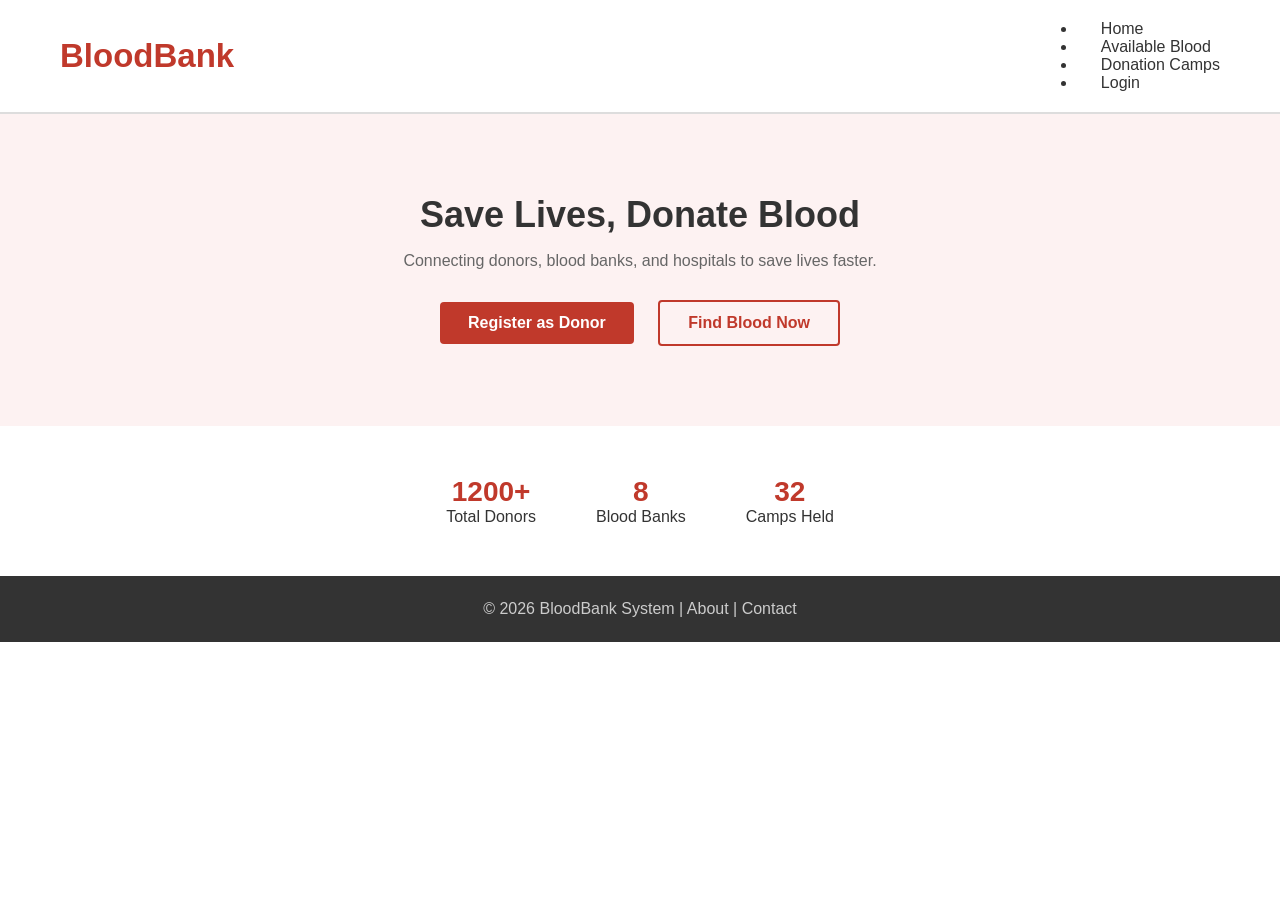
==== frontend/index.html @ 26fe8f25 "Build home page with navbar, hero, stats, footer" ====
<!DOCTYPE html>
<html lang="en">
<head>
    <meta charset="UTF-8">
    <title>BloodBank-Home</title>
    <link rel="stylesheet" href="css/style.css">
</head>
<body>
    <nav>
        <div class="logo"><h1>BloodBank</h1></div>
        <div class="nav-links">
            <ul>
               <li><a href="index.html">Home</a></li>
                <li><a href="available-blood.html">Available Blood</a></li>
                <li><a href="donor/camps.html">Donation Camps</a></li>
                <li><a href="login.html">Login</a></li>
            </ul>
    </nav>
    <section class="hero">
    <h1>Save Lives, Donate Blood</h1>
    <p>Connecting donors, blood banks, and hospitals to save lives faster.</p>
    <div class="hero-buttons">
        <a href="donor/register.html" class="btn">Register as Donor</a>
        <a href="available-blood.html" class="btn btn-outline">Find Blood Now</a>
    </div>
</section>

<section class="stats">
    <div class="stat-box">
        <h3>1200+</h3>
        <p>Total Donors</p>
    </div>
    <div class="stat-box">
        <h3>8</h3>
        <p>Blood Banks</p>
    </div>
    <div class="stat-box">
        <h3>32</h3>
        <p>Camps Held</p>
    </div>
</section>

<footer>
    <p>&copy; 2026 BloodBank System | About | Contact</p>
</footer>
<script src="js/main.js"></script>
</body>
</html>
---- frontend/css/style.css ----
* {
    margin: 0;
    padding: 0;
    box-sizing: border-box;
}

body {
    font-family: Arial, sans-serif;
    color: #333;
}

nav {
    display: flex;
    justify-content: space-between;
    align-items: center;
    padding: 20px 60px;
    border-bottom: 2px solid #ddd;
}

.logo {
    font-weight: bold;
    font-size: 22px;
    color: #c0392b;
}

.nav-links a {
    margin-left: 24px;
    text-decoration: none;
    color: #333;
}

.nav-links a:hover {
    color: #c0392b;
}

.hero {
    text-align: center;
    padding: 80px 20px;
    background: #fdf2f2;
}

.hero h1 {
    font-size: 36px;
    margin-bottom: 16px;
}

.hero p {
    color: #666;
    margin-bottom: 30px;
}

.btn {
    display: inline-block;
    padding: 12px 28px;
    margin: 0 10px;
    background: #c0392b;
    color: #fff;
    text-decoration: none;
    border-radius: 4px;
    font-weight: bold;
}

.btn-outline {
    background: transparent;
    color: #c0392b;
    border: 2px solid #c0392b;
}

.stats {
    display: flex;
    justify-content: center;
    gap: 60px;
    padding: 50px 20px;
}

.stat-box {
    text-align: center;
}

.stat-box h3 {
    font-size: 28px;
    color: #c0392b;
}

footer {
    text-align: center;
    padding: 24px;
    background: #333;
    color: #ccc;
}
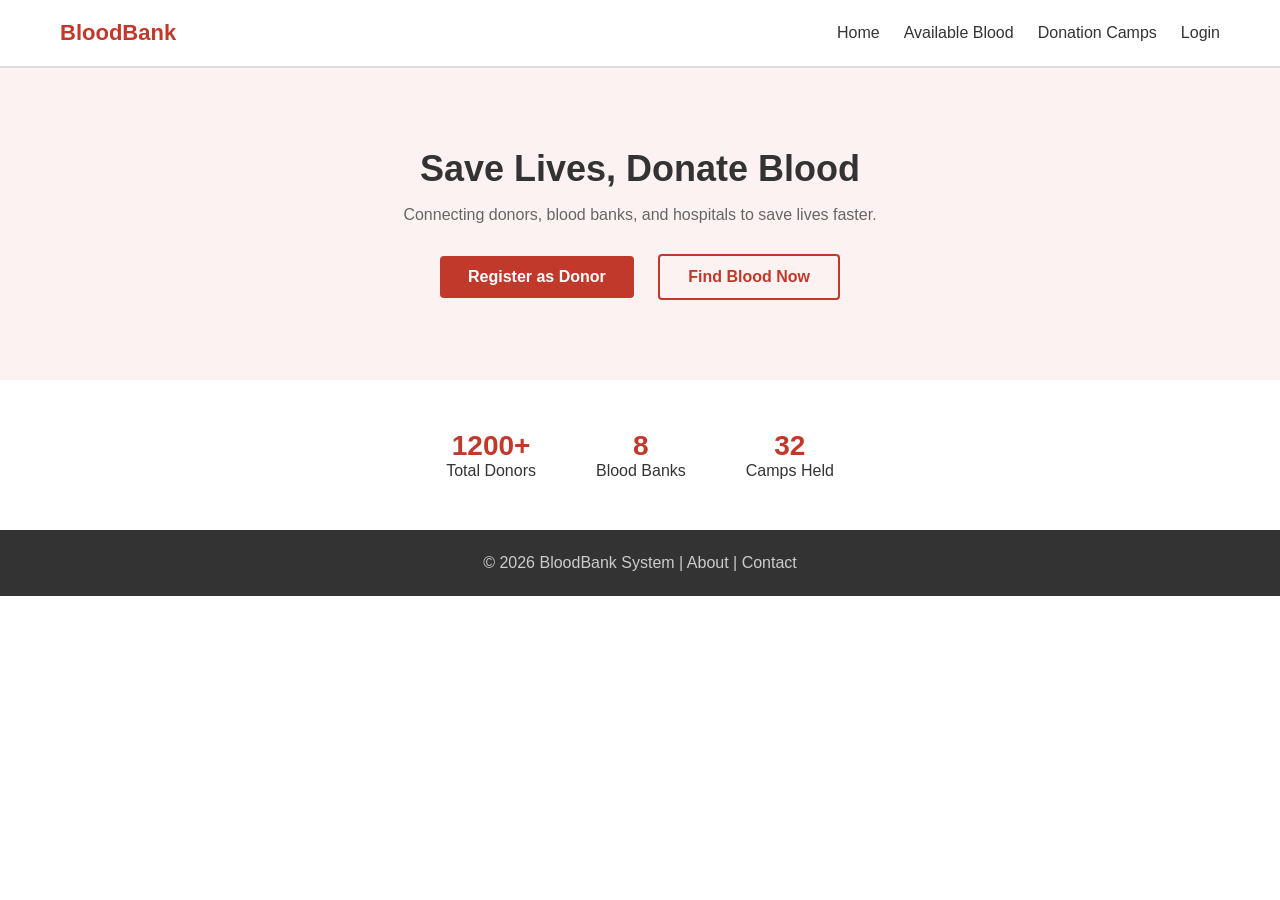
==== commit 3c66b3fa: "AI-generated frontend via Antigravity for comparison" ====
--- a/frontend/index.html
+++ b/frontend/index.html
@@ -7,14 +7,15 @@
 </head>
 <body>
     <nav>
-        <div class="logo"><h1>BloodBank</h1></div>
+        <div class="logo">BloodBank</div>
         <div class="nav-links">
             <ul>
-               <li><a href="index.html">Home</a></li>
+                <li><a href="index.html">Home</a></li>
                 <li><a href="available-blood.html">Available Blood</a></li>
-                <li><a href="donor/camps.html">Donation Camps</a></li>
+                <li><a href="donation-camps.html">Donation Camps</a></li>
                 <li><a href="login.html">Login</a></li>
             </ul>
+        </div>
     </nav>
     <section class="hero">
     <h1>Save Lives, Donate Blood</h1>
--- a/frontend/css/style.css
+++ b/frontend/css/style.css
@@ -87,4 +87,712 @@
     padding: 24px;
     background: #333;
     color: #ccc;
+}
+.login-wrap {
+    display: flex;
+    justify-content: center;
+    align-items: center;
+    min-height: 80vh;
+    background: #fdf2f2;
+}
+
+.login-card {
+    background: #fff;
+    padding: 40px;
+    width: 360px;
+    border-radius: 8px;
+    box-shadow: 0 4px 12px rgba(0,0,0,0.1);
+    text-align: center;
+}
+
+.login-card h2 {
+    margin-bottom: 20px;
+}
+
+.tabs {
+    display: flex;
+    justify-content: center;
+    gap: 8px;
+    margin-bottom: 24px;
+}
+
+.tab {
+    padding: 8px 16px;
+    border: 1px solid #c0392b;
+    background: transparent;
+    color: #c0392b;
+    border-radius: 4px;
+    cursor: pointer;
+}
+
+.tab.active {
+    background: #c0392b;
+    color: #fff;
+}
+
+form {
+    display: flex;
+    flex-direction: column;
+    text-align: left;
+}
+
+form label {
+    font-size: 13px;
+    color: #666;
+    margin-bottom: 4px;
+    margin-top: 12px;
+}
+
+form input {
+    padding: 10px;
+    border: 1px solid #ccc;
+    border-radius: 4px;
+    font-size: 14px;
+}
+
+.login-btn {
+    margin-top: 24px;
+    border: none;
+    cursor: pointer;
+    width: 100%;
+}
+
+.login-links {
+    margin-top: 16px;
+    font-size: 13px;
+    color: #555;
+}
+
+.login-links a {
+    color: #c0392b;
+    text-decoration: none;
+}
+
+.form-page {
+    max-width: 700px;
+    margin: 40px auto;
+    padding: 30px;
+}
+
+.form-page h2 {
+    margin-bottom: 24px;
+    text-align: center;
+}
+
+.donor-form {
+    display: grid;
+    grid-template-columns: 1fr 1fr;
+    gap: 16px;
+}
+
+.form-group {
+    display: flex;
+    flex-direction: column;
+}
+
+.form-group label {
+    font-size: 13px;
+    color: #666;
+    margin-bottom: 4px;
+}
+
+.form-group input,
+.form-group select {
+    padding: 10px;
+    border: 1px solid #ccc;
+    border-radius: 4px;
+    font-size: 14px;
+}
+
+.submit-btn {
+    grid-column: 1 / 3;
+    margin-top: 20px;
+    border: none;
+    cursor: pointer;
+    padding: 14px;
+    font-size: 16px;
+}
+.dashboard-layout {
+    display: flex;
+    min-height: 100vh;
+}
+
+.sidebar {
+    width: 220px;
+    background: #2c2c2c;
+    color: #fff;
+    padding: 24px 0;
+    display: flex;
+    flex-direction: column;
+}
+
+.sidebar .logo {
+    color: #fff;
+    padding: 0 24px 24px;
+    font-size: 20px;
+}
+
+.sidebar a {
+    color: #ccc;
+    text-decoration: none;
+    padding: 14px 24px;
+}
+
+.sidebar a:hover {
+    background: #3a3a3a;
+}
+
+.sidebar a.active {
+    background: #c0392b;
+    color: #fff;
+}
+
+.dashboard-main {
+    flex: 1;
+    padding: 40px;
+    background: #fafafa;
+}
+
+.dash-cards {
+    display: flex;
+    gap: 20px;
+    margin: 24px 0;
+}
+
+.dash-card {
+    background: #fff;
+    border: 1px solid #eee;
+    border-radius: 8px;
+    padding: 20px 30px;
+    text-align: center;
+    flex: 1;
+}
+
+.dash-card p {
+    color: #888;
+    font-size: 13px;
+    margin-bottom: 8px;
+}
+
+.dash-card h3 {
+    color: #c0392b;
+    font-size: 22px;
+}
+
+.upcoming-camps {
+    background: #fff;
+    border: 1px solid #eee;
+    border-radius: 8px;
+    padding: 20px;
+}
+
+.upcoming-camps h3 {
+    margin-bottom: 16px;
+}
+
+.camp-row {
+    display: flex;
+    justify-content: space-between;
+    padding: 10px 0;
+    border-bottom: 1px solid #eee;
+    font-size: 14px;
+}
+
+.profile-grid {
+    display: grid;
+    grid-template-columns: 1fr 1fr;
+    gap: 16px;
+    margin: 24px 0;
+}
+
+.profile-field {
+    background: #fff;
+    border: 1px solid #eee;
+    border-radius: 8px;
+    padding: 16px 20px;
+}
+
+.profile-field p {
+    color: #888;
+    font-size: 12px;
+    margin-bottom: 6px;
+}
+
+.profile-field.readonly h4 {
+    color: #aaa;
+}
+
+.edit-btn {
+    border: none;
+    cursor: pointer;
+    padding: 12px 30px;
+}
+
+.camps-page {
+    padding: 40px 60px;
+}
+
+.camps-page h2 {
+    text-align: center;
+    margin-bottom: 30px;
+}
+
+.camps-grid {
+    display: grid;
+    grid-template-columns: repeat(2, 1fr);
+    gap: 24px;
+}
+
+.camp-card {
+    background: #fff;
+    border: 1px solid #eee;
+    border-radius: 8px;
+    padding: 24px;
+    box-shadow: 0 2px 6px rgba(0,0,0,0.05);
+}
+
+.camp-card h3 {
+    margin-bottom: 12px;
+}
+
+.camp-card p {
+    font-size: 14px;
+    color: #666;
+    margin-bottom: 6px;
+}
+
+.camp-card .btn {
+    display: inline-block;
+    margin-top: 12px;
+    font-size: 14px;
+    padding: 8px 20px;
+}
+.camp-detail-box {
+    background: #fff;
+    border: 1px solid #eee;
+    border-radius: 8px;
+    padding: 20px;
+    margin: 20px 0;
+}
+
+.camp-detail-box h3 {
+    margin-bottom: 10px;
+}
+
+.camp-detail-box p {
+    font-size: 14px;
+    color: #666;
+    margin-bottom: 4px;
+}
+
+.confirm-btn {
+    border: none;
+    cursor: pointer;
+    padding: 12px 30px;
+    margin-bottom: 30px;
+}
+
+.my-camps {
+    background: #fff;
+    border: 1px solid #eee;
+    border-radius: 8px;
+    padding: 20px;
+}
+
+.status {
+    font-size: 12px;
+    padding: 4px 10px;
+    border-radius: 12px;
+    font-weight: bold;
+}
+
+.status.registered {
+    background: #fdecea;
+    color: #c0392b;
+}
+
+.status.attended {
+    background: #e8f5e9;
+    color: #2e7d32;
+}
+.filters {
+    display: flex;
+    justify-content: center;
+    gap: 16px;
+    padding: 30px 20px;
+    background: #fafafa;
+    border-bottom: 1px solid #eee;
+}
+
+.filters select {
+    padding: 10px 16px;
+    border: 1px solid #ccc;
+    border-radius: 4px;
+    font-size: 14px;
+}
+
+.blood-grid {
+    display: grid;
+    grid-template-columns: repeat(3, 1fr);
+    gap: 20px;
+    padding: 40px 60px;
+}
+
+.blood-card {
+    background: #fff;
+    border: 1px solid #eee;
+    border-radius: 8px;
+    padding: 20px;
+    box-shadow: 0 2px 6px rgba(0,0,0,0.05);
+}
+
+.blood-card h3 {
+    margin-bottom: 14px;
+    font-size: 16px;
+}
+
+.blood-row {
+    display: flex;
+    justify-content: space-between;
+    padding: 8px 0;
+    border-bottom: 1px dashed #eee;
+    font-size: 14px;
+}
+
+.unavailable {
+    color: #c0392b;
+    font-weight: bold;
+}
+
+/* Navigation List Reset */
+nav ul {
+    display: flex;
+    list-style: none;
+    margin: 0;
+    padding: 0;
+}
+
+nav ul li {
+    margin: 0;
+}
+
+/* Data Tables */
+.table-container {
+    background: #fff;
+    border: 1px solid #eee;
+    border-radius: 8px;
+    padding: 20px;
+    margin-top: 20px;
+    overflow-x: auto;
+    box-shadow: 0 2px 6px rgba(0, 0, 0, 0.04);
+}
+
+.data-table {
+    width: 100%;
+    border-collapse: collapse;
+    text-align: left;
+    font-size: 14px;
+}
+
+.data-table th {
+    background: #fdf5f5;
+    color: #333;
+    font-weight: bold;
+    padding: 12px 16px;
+    border-bottom: 2px solid #ecd5d5;
+}
+
+.data-table td {
+    padding: 12px 16px;
+    border-bottom: 1px solid #eee;
+    color: #444;
+    vertical-align: middle;
+}
+
+.data-table tr:last-child td {
+    border-bottom: none;
+}
+
+.data-table tr:hover {
+    background: #faf7f7;
+}
+
+/* Badges */
+.badge {
+    display: inline-block;
+    padding: 4px 10px;
+    border-radius: 12px;
+    font-size: 12px;
+    font-weight: bold;
+    text-align: center;
+}
+
+.badge-pending {
+    background: #fff3cd;
+    color: #856404;
+}
+
+.badge-approved {
+    background: #e8f5e9;
+    color: #2e7d32;
+}
+
+.badge-fulfilled {
+    background: #e3f2fd;
+    color: #1565c0;
+}
+
+.badge-rejected {
+    background: #fdecea;
+    color: #c0392b;
+}
+
+.badge-normal {
+    background: #f0f0f0;
+    color: #555;
+}
+
+.badge-urgent {
+    background: #fff3e0;
+    color: #e65100;
+    border: 1px solid #ffe0b2;
+}
+
+.badge-critical {
+    background: #fdecea;
+    color: #c0392b;
+    border: 1px solid #f5c6cb;
+    font-weight: bold;
+}
+
+/* Action Buttons & Sizes */
+.btn-sm {
+    padding: 6px 12px;
+    font-size: 12px;
+    border-radius: 4px;
+    margin: 0 3px;
+    cursor: pointer;
+    text-decoration: none;
+    display: inline-block;
+    border: none;
+    font-weight: bold;
+}
+
+.btn-success {
+    background: #27ae60;
+    color: #fff;
+}
+
+.btn-success:hover {
+    background: #219653;
+}
+
+.btn-danger {
+    background: #c0392b;
+    color: #fff;
+}
+
+.btn-danger:hover {
+    background: #a93226;
+}
+
+.btn-secondary {
+    background: #6c757d;
+    color: #fff;
+}
+
+.btn-secondary:hover {
+    background: #5a6268;
+}
+
+/* Section Header & Layout Utilities */
+.section-header {
+    display: flex;
+    justify-content: space-between;
+    align-items: center;
+    margin-bottom: 20px;
+}
+
+.section-header h2,
+.section-header h3 {
+    margin: 0;
+}
+
+.form-card {
+    background: #fff;
+    border: 1px solid #eee;
+    border-radius: 8px;
+    padding: 30px;
+    box-shadow: 0 2px 6px rgba(0, 0, 0, 0.04);
+}
+
+.hospital-form {
+    display: grid;
+    grid-template-columns: 1fr 1fr;
+    gap: 16px;
+}
+
+.form-group.full-width {
+    grid-column: 1 / -1;
+}
+
+.form-group textarea {
+    padding: 10px;
+    border: 1px solid #ccc;
+    border-radius: 4px;
+    font-size: 14px;
+    font-family: inherit;
+    resize: vertical;
+}
+
+/* Admin Tabs & Section Visibility */
+.admin-section {
+    display: none;
+}
+
+.admin-section.active {
+    display: block;
+}
+
+.table-filters {
+    display: flex;
+    justify-content: space-between;
+    align-items: center;
+    gap: 12px;
+    margin-bottom: 16px;
+    flex-wrap: wrap;
+}
+
+.search-input {
+    padding: 8px 14px;
+    border: 1px solid #ccc;
+    border-radius: 4px;
+    font-size: 14px;
+    min-width: 260px;
+}
+
+.stat-alert-box {
+    background: #fff8e1;
+    border-left: 4px solid #f39c12;
+    padding: 14px 20px;
+    border-radius: 4px;
+    margin-bottom: 24px;
+    font-size: 14px;
+    color: #795548;
+}
+
+/* Toast Notification */
+.toast-container {
+    position: fixed;
+    top: 24px;
+    right: 24px;
+    z-index: 9999;
+    display: flex;
+    flex-direction: column;
+    gap: 10px;
+    pointer-events: none;
+}
+
+.toast {
+    pointer-events: auto;
+    min-width: 300px;
+    max-width: 420px;
+    padding: 14px 20px;
+    background: #fff;
+    color: #333;
+    border-radius: 6px;
+    box-shadow: 0 4px 16px rgba(0, 0, 0, 0.15);
+    border-left: 5px solid #c0392b;
+    font-size: 14px;
+    display: flex;
+    justify-content: space-between;
+    align-items: center;
+    opacity: 0;
+    transform: translateY(-12px);
+    transition: opacity 0.3s ease, transform 0.3s ease;
+}
+
+.toast.show {
+    opacity: 1;
+    transform: translateY(0);
+}
+
+.toast-success {
+    border-left-color: #27ae60;
+}
+
+.toast-info {
+    border-left-color: #2980b9;
+}
+
+.toast-warning {
+    border-left-color: #f39c12;
+}
+
+.toast-danger {
+    border-left-color: #c0392b;
+}
+
+.toast-close {
+    background: transparent;
+    border: none;
+    font-size: 18px;
+    color: #888;
+    cursor: pointer;
+    margin-left: 12px;
+}
+
+/* Responsive Styles */
+@media (max-width: 768px) {
+    .dashboard-layout {
+        flex-direction: column;
+    }
+
+    .sidebar {
+        width: 100%;
+        flex-direction: row;
+        flex-wrap: wrap;
+        padding: 12px;
+    }
+
+    .sidebar .logo {
+        padding: 8px 12px;
+        width: 100%;
+    }
+
+    .sidebar a {
+        padding: 8px 14px;
+        font-size: 13px;
+    }
+
+    .dash-cards {
+        flex-direction: column;
+    }
+
+    .camps-grid,
+    .blood-grid,
+    .donor-form,
+    .hospital-form,
+    .profile-grid {
+        grid-template-columns: 1fr;
+    }
+
+    .submit-btn {
+        grid-column: 1 / 2;
+    }
+
+    .filters {
+        flex-direction: column;
+        align-items: stretch;
+    }
+
+    nav {
+        padding: 15px 20px;
+        flex-direction: column;
+        gap: 12px;
+    }
+
+    .nav-links a {
+        margin: 0 8px;
+    }
 }
